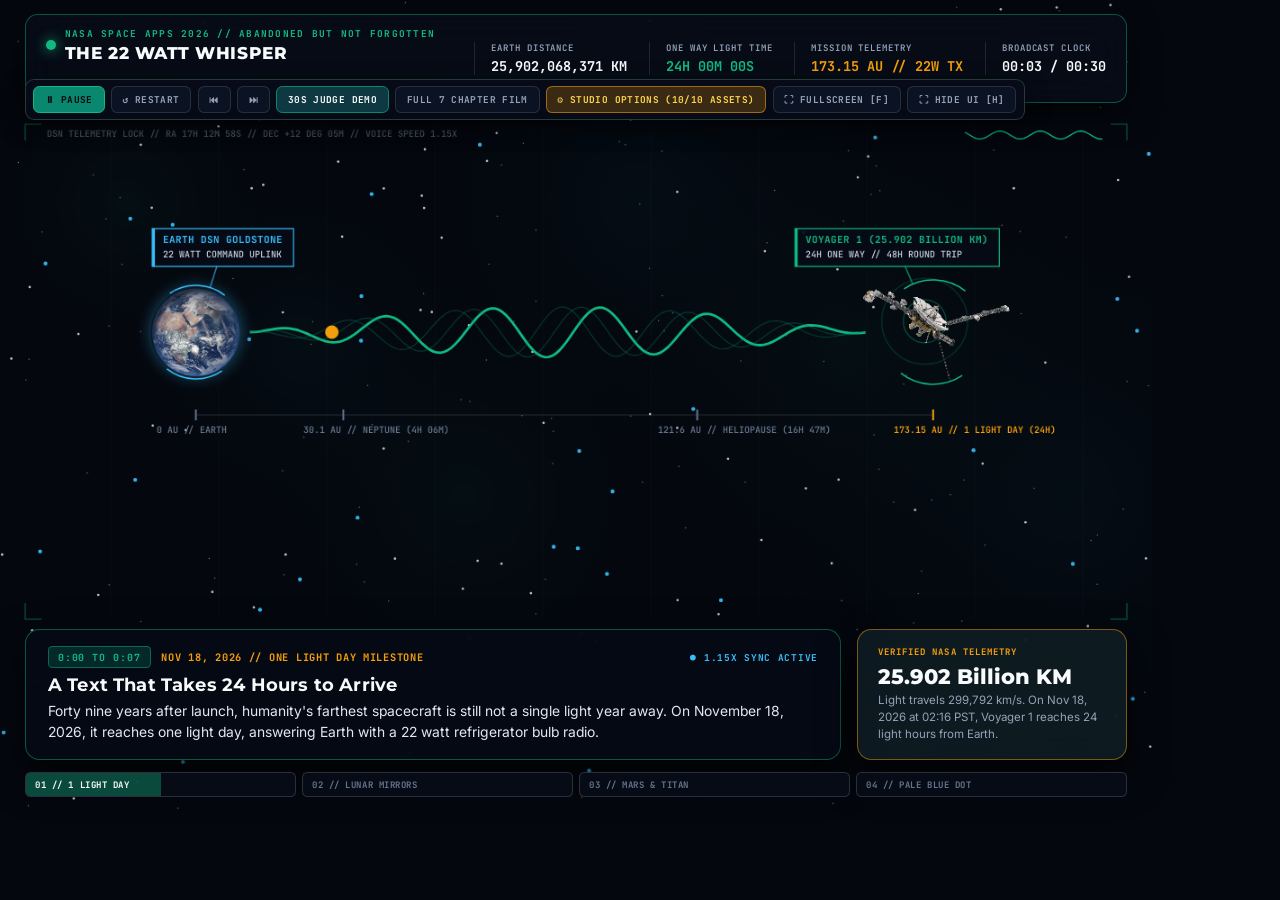
==== index.html @ 4d627667 "Data Files" ====
<!DOCTYPE html>
<html lang="en">
<head>
<meta charset="utf8">
<meta  name="viewport" content="width=device-width, initial-scale=0.9">
<title>The 22 Watt Whisper</title>
<link rel="stylesheet" href="styles.css" />
</head>
<body>

<canvas id="cosmosCanvas"></canvas>
<input type="file" id="assetPicker" multiple accept="image/*" style="display:none">

<div id="topHudBar" class="topHud">
  <div id="brandBlock" style="display:flex;gap: 10px; margin-bottom: 30px;">
    <div id="liveBeacon" style="width:11px;height:11px;background:#10B981;"></div>
    <div>
      <div id="subHeader" style="color:#10B981;">NASA SPACE APPS 2026 // ABANDONED BUT NOT FORGOTTEN</div>
      <div id="mainHeader" style="color:#F8FAFC;margin:2px 0 0 0;">THE 22 WATT WHISPER</div>
    </div>
  </div>

  <div class="telemetryGrid">
    <div class="telemetryItem">
      <div class="tLabel" style="color:#94A3B8;">EARTH DISTANCE</div>
      <div id="valDist" class="tVal" style="color:#F8FAFC;margin:3px 0 0 0;">25,902,068,371 KM</div>
    </div>
    <div class="telemetryItem">
      <div class="tLabel" style="color:#94A3B8;">ONE WAY LIGHT TIME</div>
      <div id="valDelay" class="tVal" style="color:#10B981;margin:3px 0 0 0;">24H 00M 00S</div>
    </div>
    <div class="telemetryItem">
      <div class="tLabel" style="color:#94A3B8;">MISSION TELEMETRY</div>
      <div id="valStatus" class="tVal" style="color:#F59E0B;margin:3px 0 0 0;">MAG + PWS (22W TX)</div>
    </div>
    <div class="telemetryItem">
      <div class="tLabel" style="color:#94A3B8;">BROADCAST CLOCK</div>
      <div id="valClock" class="tVal" style="color:#F8FAFC;margin:3px 0 0 0;">00:00 / 00:30</div>
    </div>
  </div>
</div>

<div id="controlDock" class="dockWrap">
  <button id="btnPlay" class="activePill">⏸ PAUSE</button>
  <button id="btnRestart" title="Restart Broadcast (R)">↺ RESTART</button>
  <button id="btnPrev" title="Previous Chapter (Left Arrow)">⏮</button>
  <button id="btnNext" title="Next Chapter (Right Arrow)">⏭</button>
  <button id="btnCut30" class="secondaryActive">30S JUDGE DEMO</button>
  <button id="btnCutFull">FULL 7 CHAPTER FILM</button>
  <button id="btnStudioOptions" class="goldPill">⚙ STUDIO OPTIONS &amp; VAULT</button>
  <button id="btnFullscreen">⛶ FULLSCREEN [F]</button>
  <button id="btnClean">⛶ HIDE UI [H]</button>
</div>

<div id="studioDrawer" class="optionsDrawer">
  <div id="optionsBar" class="optionsToolbar">
    <button id="btnSpeed" class="secondaryActive">⏱ SPEED: 1.15X</button>
    <button id="btnVoiceCycle" class="secondaryActive">🗣 VOICE: AUTO NATURAL</button>
    <button id="btnNarration" class="secondaryActive">🎙 VOICEOVER: ON</button>
    <button id="btnSound" class="secondaryActive">🔊 NASA SONIFICATION: ON</button>
    <button id="btnAddFiles" class="activePill">📁 + LOAD IMAGES TO VAULT</button>
    <button id="btnBake" class="goldPill">💾 BAKE STANDALONE HTML</button>
    <button id="btnClearVault">🗑 RESET VAULT</button>
    <button id="btnCloseOptions" style="margin:0 0 0 auto;">✕ CLOSE OPTIONS</button>
  </div>
  <div style="display:flex;margin:10px 0 0 0;">
    <div id="vaultStatusTitle" style="color:#10B981;">PERMANENT IMAGE VAULT (INDEXEDDB AUTO CUTOUT)</div>
    <div id="vaultStatusSub" style="color:#94A3B8;margin:0 0 0 16px;">Titan, Io, Triton &amp; Pale Blue Dot use built in photorealistic procedural shaders. Uploaded planets &amp; Voyager are saved permanently in your browser.</div>
  </div>
  <div id="vaultGridContainer" class="vaultGrid"></div>
</div>

<div id="stageWrap" class="storyStage">
  <div id="storyCard" class="narrativeCard">
    <div style="display:flex;gap:12px;">
      <span id="badgePhase" style="background:rgba(10,136,111,0.25);color:#10B981;padding:4px 10px;border:1px solid rgba(16,185,129,0.45);">SHOT 01</span>
      <span id="badgeTitle" style="color:#F59E0B;">NOVEMBER 18, 2026 // ONE LIGHT DAY MILESTONE</span>
      <span id="badgeVoiceState" style="color:#38BDF8;margin:0 0 0 auto;">● 1.15X SYNC ACTIVE</span>
    </div>
    <div id="storyHeadline" style="color:#F8FAFC;margin:7px 0 4px 0;">The 24 Hour Signal &amp; The Refrigerator Bulb</div>
    <div id="storyBody" style="color:#E2E8F0;"></div>
  </div>

  <div id="scienceCard" class="takeawayCard">
    <div style="color:#F59E0B;" id="scienceTag">VERIFIED NASA TELEMETRY</div>
    <div id="scienceMetric" style="color:#F8FAFC;margin:6px 0 4px 0;">25.902 Billion KM</div>
    <div id="scienceDesc" style="color:#94A3B8;"></div>
  </div>
</div>

<div id="scrubberBar" class="timelineBar"></div>

<script id="bakedAssetScript">
window.BAKED_ASSETS = window.BAKED_ASSETS || {};
</script>

<script type="module" src="script.js" ></script>

</body>
</html>
---- styles.css ----
* { margin: 0; padding: 0; box-sizing: border-box;}
  body {
    zoom: 90%;
    background: #04070E;
    color: #F8FAFC;
    overflow: hidden;
    width: 100vw;
    height: 100vh;
    position: relative;
  }
  canvas {
    display: block;
    width: 100vw;
    height: 100vh;
  }
  .topHud {
    position: absolute;
    top: 16px;
    left: 28px;
    right: 28px;
    display: flex;
    padding: 13px 22px;
    background: rgba(7, 12, 24, 0.86);
    border: 1px solid rgba(16, 185, 129, 0.42);
  }
  .telemetryGrid {
    display: flex;
    gap: 24px;
  }
  .telemetryItem {
    padding: 0 0 0 18px;
    border: 0 solid rgba(148, 163, 184, 0.18);
  }
  .dockWrap {
    position: absolute;
    top: 88px;
    left: 28px;
    display: flex;
    gap: 7px;
    padding: 6px 8px;
    background: rgba(7, 12, 24, 0.90);
    border: 1px solid rgba(40, 61, 59, 0.95);
    transition: opacity 0.3s;
  }
  button {
    background: rgba(15, 23, 42, 0.65);
    color: #94A3B8;
    border: 1px solid rgba(148, 163, 184, 0.2);
    padding: 7px 12px;
    cursor: pointer;
    transition: all 0.18s;
  }
  button:hover {
    color: #F8FAFC;
    background: rgba(40, 61, 59, 0.75);
    border: 1px solid #10B981;
  }
  button.activePill {
    background: #0A886F;
    color: #04070E;
    border: 1px solid #10B981;
  }
  button.secondaryActive {
    background: rgba(25, 114, 120, 0.45);
    color: #F8FAFC;
    border: 1px solid #0A886F;
  }
  button.goldPill {
    background: rgba(245, 158, 11, 0.22);
    color: #FCD34D;
    border: 1px solid rgba(245, 158, 11, 0.55);
  }
  .optionsDrawer {
    position: absolute;
    top: 138px;
    left: 28px;
    right: 28px;
    background: rgba(5, 9, 19, 0.96);
    border: 1px solid rgba(16, 185, 129, 0.55);
    padding: 18px 22px;
    display: none;
  }
  .optionsToolbar {
    display: flex;
    gap: 8px;
    padding: 0 0 14px 0;
    border: 0 solid rgba(148, 163, 184, 0.18);
  }
  .vaultGrid {
    display: grid;
    gap: 9px;
    margin: 12px 0 0 0;
  }
  .vaultSlot {
    background: rgba(15, 23, 42, 0.85);
    border: 1px solid rgba(148, 163, 184, 0.22);
    padding: 8px 10px;
    display: flex;
    gap: 10px;
  }
  .storyStage {
    position: absolute;
    bottom: 56px;
    left: 28px;
    right: 28px;
    display: flex;
    gap: 18px;
  }
  .narrativeCard {
    background: rgba(6, 10, 21, 0.92);
    border: 1px solid rgba(16, 185, 129, 0.44);
    padding: 18px 24px;
    transition: opacity 0.28s;
  }
  .takeawayCard {
    background: rgba(16, 30, 36, 0.84);
    border: 1px solid rgba(245, 158, 11, 0.48);
    padding: 18px 22px;
    display: flex;
    transition: opacity 0.28s;
  }
  .timelineBar {
    position: absolute;
    bottom: 14px;
    left: 28px;
    right: 28px;
    display: flex;
    gap: 7px;
    height: 28px;
  }
  .chapterStep {
    background: rgba(7, 12, 24, 0.92);
    border: 1px solid rgba(148, 163, 184, 0.24);
    position: relative;
    overflow: hidden;
    cursor: pointer;
    display: flex;
    padding: 0 10px;
    transition: border 0.2s;
  }
  .chapterStep:hover {
    border: 1px solid #10B981;
  }
  .chapterFill {
    position: absolute;
    top: 0;
    left: 0;
    bottom: 0;
    width: 0%;
    background: rgba(16, 185, 129, 0.36);
  }
  .chapterLabel {
    position: relative;
    color: #94A3B8;
  }
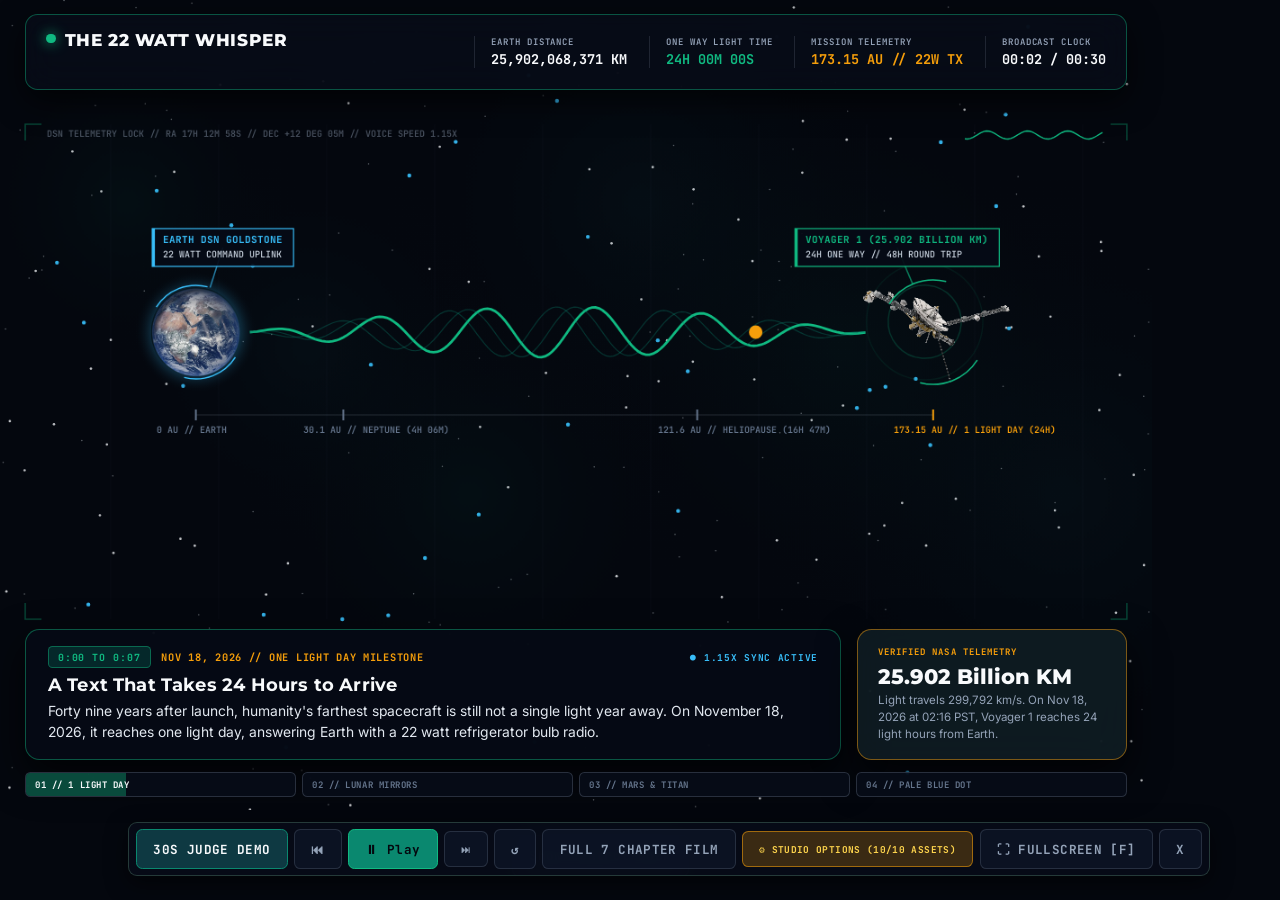
==== commit 2cb9ac95: "Fixing Control Dock" ====
--- a/index.html
+++ b/index.html
@@ -15,7 +15,7 @@
   <div id="brandBlock" style="display:flex;gap: 10px; margin-bottom: 30px;">
     <div id="liveBeacon" style="width:11px;height:11px;background:#10B981;"></div>
     <div>
-      <div id="subHeader" style="color:#10B981;">NASA SPACE APPS 2026 // ABANDONED BUT NOT FORGOTTEN</div>
+      <div id="subHeader" style="color:#10B981;"></div>
       <div id="mainHeader" style="color:#F8FAFC;margin:2px 0 0 0;">THE 22 WATT WHISPER</div>
     </div>
   </div>
@@ -38,18 +38,6 @@
       <div id="valClock" class="tVal" style="color:#F8FAFC;margin:3px 0 0 0;">00:00 / 00:30</div>
     </div>
   </div>
-</div>
-
-<div id="controlDock" class="dockWrap">
-  <button id="btnPlay" class="activePill">⏸ PAUSE</button>
-  <button id="btnRestart" title="Restart Broadcast (R)">↺ RESTART</button>
-  <button id="btnPrev" title="Previous Chapter (Left Arrow)">⏮</button>
-  <button id="btnNext" title="Next Chapter (Right Arrow)">⏭</button>
-  <button id="btnCut30" class="secondaryActive">30S JUDGE DEMO</button>
-  <button id="btnCutFull">FULL 7 CHAPTER FILM</button>
-  <button id="btnStudioOptions" class="goldPill">⚙ STUDIO OPTIONS &amp; VAULT</button>
-  <button id="btnFullscreen">⛶ FULLSCREEN [F]</button>
-  <button id="btnClean">⛶ HIDE UI [H]</button>
 </div>
 
 <div id="studioDrawer" class="optionsDrawer">
@@ -88,6 +76,21 @@
   </div>
 </div>
 
+<div id="controlDock" class="dockWrap">
+  <button id="btnCut30" class="secondaryActive"><p class="DockText">30S JUDGE DEMO</p></button>
+  <button id="btnPrev" title="Previous Chapter (Left Arrow)"><p class="DockText">⏮</p></button>
+  <button id="btnPlay" class="activePill"><p class="DockText">⏸ Play</p></button>
+  <button id="btnNext" title="Next Chapter (Right Arrow)"><p class="DockText"></p>⏭</button>
+  <button id="btnRestart" title="Restart Broadcast (R)"><p class="DockText"> ↺ </p></button>
+  <button id="btnCutFull"><p class="DockText">FULL 7 CHAPTER FILM</p></button>
+  <button id="btnStudioOptions" class="goldPill"><p>⚙ STUDIO OPTIONS &amp; VAULT</p></button>
+  <button id="btnFullscreen"><p class="DockText">⛶ FULLSCREEN [F]</p></button>
+  <button id="btnClean"><p class="DockText">X</p></button>
+</div>
+<button id="btnShowControlDock" class="ShowControlDock">
+  <p class="DockText">Show Control Dock</p></button>
+
+
 <div id="scrubberBar" class="timelineBar"></div>
 
 <script id="bakedAssetScript">
--- a/styles.css
+++ b/styles.css
@@ -32,9 +32,9 @@
     border: 0 solid rgba(148, 163, 184, 0.18);
   }
   .dockWrap {
-    position: absolute;
-    top: 88px;
-    left: 28px;
+    position: fixed;
+    bottom: 3vh;
+    left: 10%;
     display: flex;
     gap: 7px;
     padding: 6px 8px;
@@ -42,11 +42,19 @@
     border: 1px solid rgba(40, 61, 59, 0.95);
     transition: opacity 0.3s;
   }
+  .ShowControlDock {
+    position: fixed;
+    left: 40%;
+    bottom: 3vh;
+  }
+  .DockText {
+    font-size: 14px;
+  }
   button {
     background: rgba(15, 23, 42, 0.65);
     color: #94A3B8;
     border: 1px solid rgba(148, 163, 184, 0.2);
-    padding: 7px 12px;
+    padding: 12px 18px;
     cursor: pointer;
     transition: all 0.18s;
   }
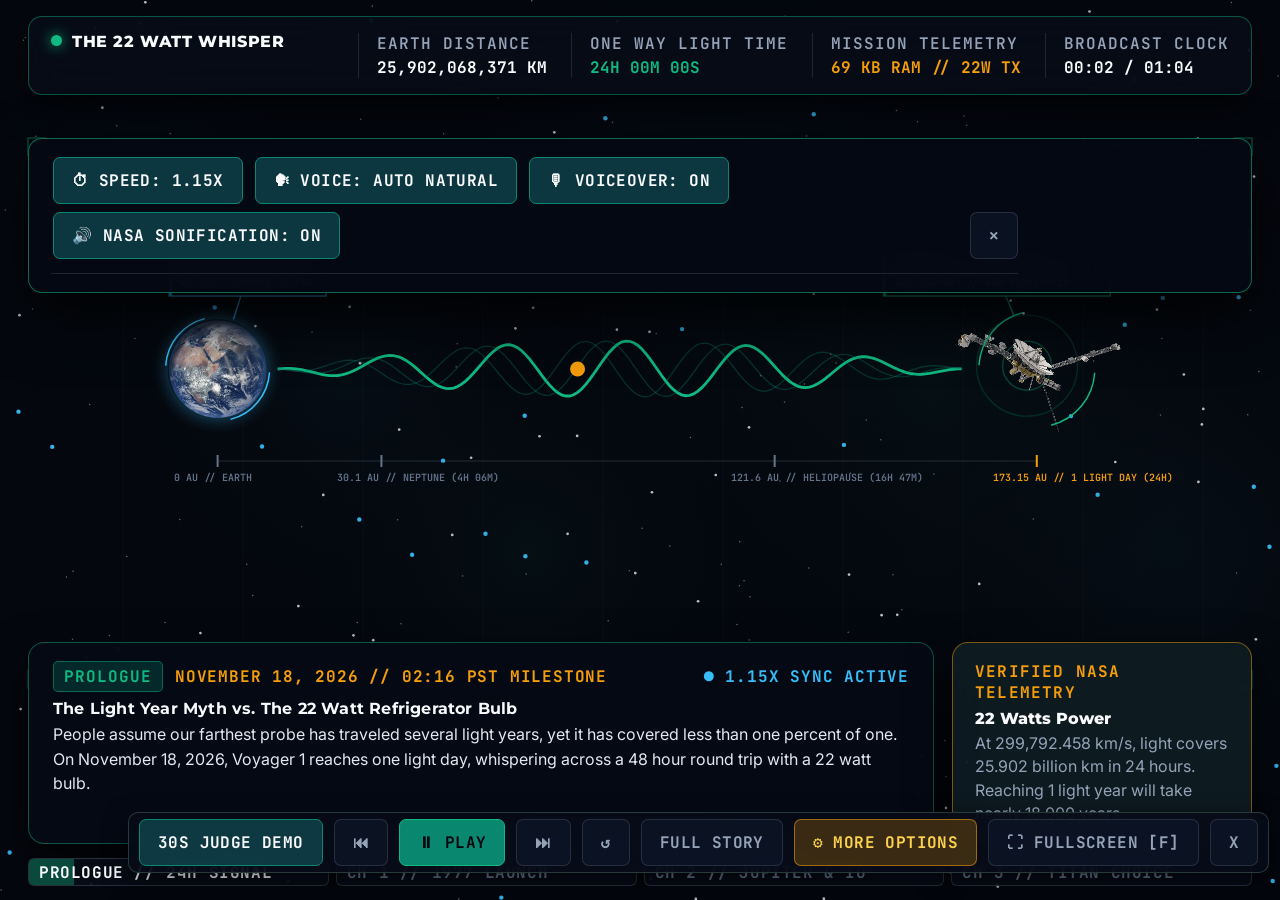
==== commit 63db66dd: "Added button hover and fixed timeline" ====
--- a/index.html
+++ b/index.html
@@ -7,6 +7,7 @@
 <link rel="stylesheet" href="styles.css" />
 </head>
 <body>
+
 
 <canvas id="cosmosCanvas"></canvas>
 <input type="file" id="assetPicker" multiple accept="image/*" style="display:none">
@@ -46,17 +47,15 @@
     <button id="btnVoiceCycle" class="secondaryActive">🗣 VOICE: AUTO NATURAL</button>
     <button id="btnNarration" class="secondaryActive">🎙 VOICEOVER: ON</button>
     <button id="btnSound" class="secondaryActive">🔊 NASA SONIFICATION: ON</button>
-    <button id="btnAddFiles" class="activePill">📁 + LOAD IMAGES TO VAULT</button>
-    <button id="btnBake" class="goldPill">💾 BAKE STANDALONE HTML</button>
-    <button id="btnClearVault">🗑 RESET VAULT</button>
-    <button id="btnCloseOptions" style="margin:0 0 0 auto;">✕ CLOSE OPTIONS</button>
+    <button id="btnCloseOptions" style="margin:0 0 0 auto;">✕</button>
   </div>
   <div style="display:flex;margin:10px 0 0 0;">
-    <div id="vaultStatusTitle" style="color:#10B981;">PERMANENT IMAGE VAULT (INDEXEDDB AUTO CUTOUT)</div>
-    <div id="vaultStatusSub" style="color:#94A3B8;margin:0 0 0 16px;">Titan, Io, Triton &amp; Pale Blue Dot use built in photorealistic procedural shaders. Uploaded planets &amp; Voyager are saved permanently in your browser.</div>
+    <div id="vaultStatusTitle" style="color:#10B981;"></div>
+    <div id="vaultStatusSub" style="color:#94A3B8;margin:0 0 0 16px;"></div>
   </div>
   <div id="vaultGridContainer" class="vaultGrid"></div>
 </div>
+
 
 <div id="stageWrap" class="storyStage">
   <div id="storyCard" class="narrativeCard">
@@ -76,26 +75,23 @@
   </div>
 </div>
 
-<div id="controlDock" class="dockWrap">
-  <button id="btnCut30" class="secondaryActive"><p class="DockText">30S JUDGE DEMO</p></button>
-  <button id="btnPrev" title="Previous Chapter (Left Arrow)"><p class="DockText">⏮</p></button>
-  <button id="btnPlay" class="activePill"><p class="DockText">⏸ Play</p></button>
-  <button id="btnNext" title="Next Chapter (Right Arrow)"><p class="DockText"></p>⏭</button>
-  <button id="btnRestart" title="Restart Broadcast (R)"><p class="DockText"> ↺ </p></button>
-  <button id="btnCutFull"><p class="DockText">FULL 7 CHAPTER FILM</p></button>
-  <button id="btnStudioOptions" class="goldPill"><p>⚙ STUDIO OPTIONS &amp; VAULT</p></button>
-  <button id="btnFullscreen"><p class="DockText">⛶ FULLSCREEN [F]</p></button>
-  <button id="btnClean"><p class="DockText">X</p></button>
-</div>
-<button id="btnShowControlDock" class="ShowControlDock">
-  <p class="DockText">Show Control Dock</p></button>
 
+  <div id="controlDock" class="dockWrap">
+    <button id="btnCut30" class="secondaryActive"><p class="DockText">30S JUDGE DEMO</p></button>
+    <button id="btnPrev" title="Previous Chapter (Left Arrow)"><p class="DockText">⏮</p></button>
+    <button id="btnPlay" class="activePill"><p class="DockText">⏸ PLAY</p></button>
+    <button id="btnNext" title="Next Chapter (Right Arrow)"><p class="DockText">⏭</p></button>
+    <button id="btnRestart" title="Restart Broadcast (R)"><p class="DockText">↺</p></button>
+    <button id="btnCutFull"><p class="DockText">FULL STORY</p></button>
+    <button id="btnStudioOptions" class="goldPill"><div class="DockText">⚙ MORE OPTIONS</div></button>
+    <button id="btnFullscreen"><p class="DockText">⛶ FULLSCREEN [F]</p></button>
+    <button id="btnClean"><p class="DockText">X</p></button>
+  </div>
+  <button id="btnShowControlDock" class="ShowControlDock">
+    <p class="DockText">Show Control Dock</p></button>
+    
+    <div id="scrubberBar" class="timelineBar"></div>
 
-<div id="scrubberBar" class="timelineBar"></div>
-
-<script id="bakedAssetScript">
-window.BAKED_ASSETS = window.BAKED_ASSETS || {};
-</script>
 
 <script type="module" src="script.js" ></script>
 
--- a/styles.css
+++ b/styles.css
@@ -1,6 +1,5 @@
- * { margin: 0; padding: 0; box-sizing: border-box;}
+ * { margin: 0; padding: 0; box-sizing: border-box; font-size: 16px !important;}
   body {
-    zoom: 90%;
     background: #04070E;
     color: #F8FAFC;
     overflow: hidden;
@@ -48,20 +47,28 @@
     bottom: 3vh;
   }
   .DockText {
-    font-size: 14px;
+    font-size: 20px;
   }
   button {
+    margin-right: 2px;
+    margin-left: 2px;
     background: rgba(15, 23, 42, 0.65);
     color: #94A3B8;
     border: 1px solid rgba(148, 163, 184, 0.2);
     padding: 12px 18px;
     cursor: pointer;
-    transition: all 0.18s;
+    /* transition: all 0.18s; */
+    transition: transform 0.18s ease, box-shadow 0.18s ease, background-color 0.18s ease;
   }
   button:hover {
+    background-color: #63e5ffd8;
     color: #F8FAFC;
     background: rgba(40, 61, 59, 0.75);
-    border: 1px solid #10B981;
+    border: 1px solid #63e5ff;
+    transform: translateY(-3px) scale(1.08);
+  }
+  button:active {
+    transform: translateY(-1px) scale(1.02);
   }
   button.activePill {
     background: #0A886F;
@@ -86,7 +93,7 @@
     background: rgba(5, 9, 19, 0.96);
     border: 1px solid rgba(16, 185, 129, 0.55);
     padding: 18px 22px;
-    display: none;
+    display: flex;
   }
   .optionsToolbar {
     display: flex;
@@ -135,6 +142,7 @@
     display: flex;
     gap: 7px;
     height: 28px;
+    transition: transform 0.15s ease, box-shadow 0.15s ease, background-color 0.15s ease;
   }
   .chapterStep {
     background: rgba(7, 12, 24, 0.92);
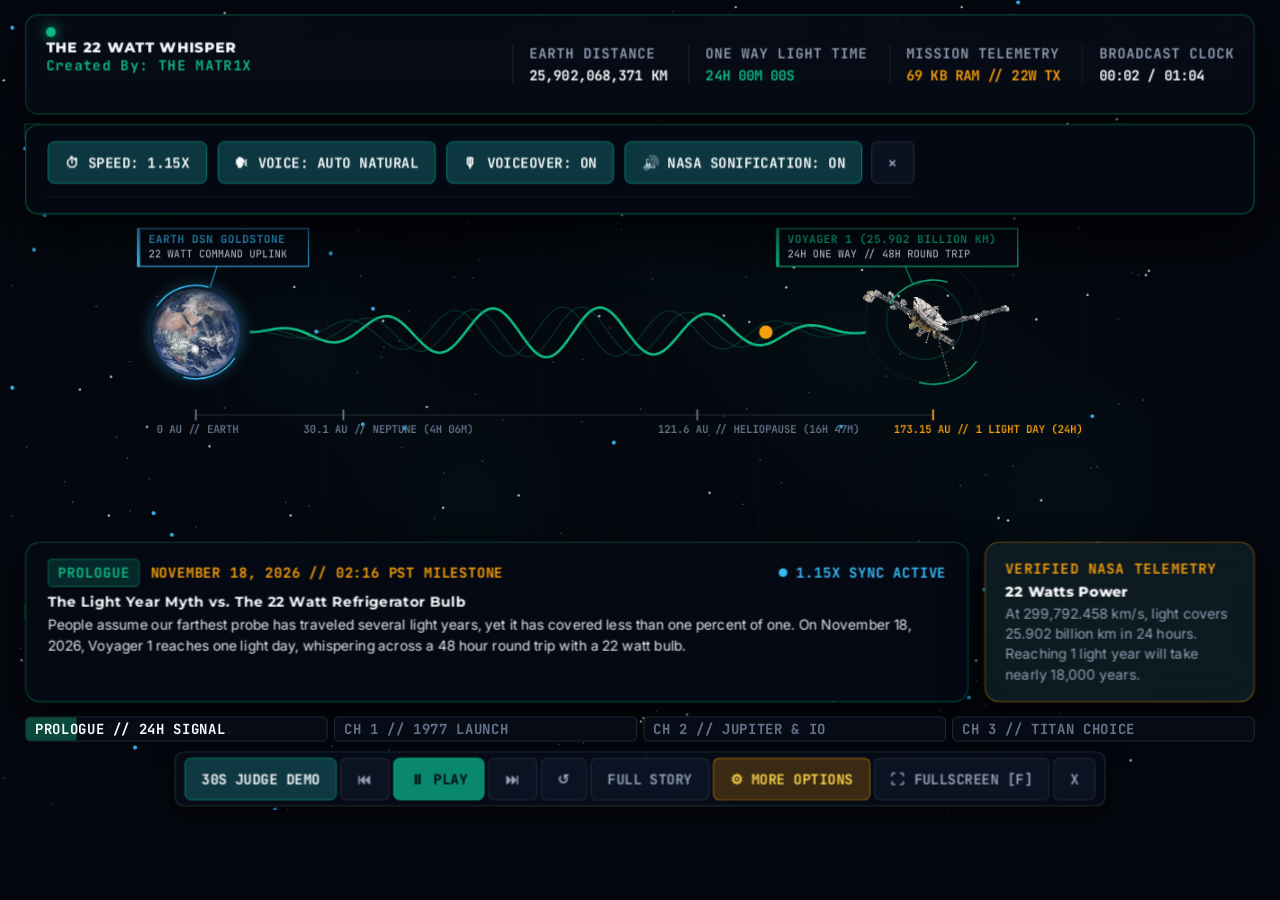
==== commit 0f7f3fb0: "Fixed Control Dock and Zoom issue" ====
--- a/index.html
+++ b/index.html
@@ -8,17 +8,15 @@
 </head>
 <body>
 
-
 <canvas id="cosmosCanvas"></canvas>
 <input type="file" id="assetPicker" multiple accept="image/*" style="display:none">
 
 <div id="topHudBar" class="topHud">
-  <div id="brandBlock" style="display:flex;gap: 10px; margin-bottom: 30px;">
-    <div id="liveBeacon" style="width:11px;height:11px;background:#10B981;"></div>
-    <div>
-      <div id="subHeader" style="color:#10B981;"></div>
+  <div id="brandBlock" style="display:block;gap: 10px; margin-bottom: 30px;">
+      <div id="liveBeacon" style="width:11px;height:11px;background:#10B981;">        
+      </div>
       <div id="mainHeader" style="color:#F8FAFC;margin:2px 0 0 0;">THE 22 WATT WHISPER</div>
-    </div>
+      <div id="subHeader" style="color:#10B981;">Created By: THE MATR1X</div>
   </div>
 
   <div class="telemetryGrid">
@@ -92,7 +90,6 @@
     
     <div id="scrubberBar" class="timelineBar"></div>
 
-
 <script type="module" src="script.js" ></script>
 
 </body>
--- a/styles.css
+++ b/styles.css
@@ -1,4 +1,4 @@
- * { margin: 0; padding: 0; box-sizing: border-box; font-size: 16px !important;}
+ * { margin: 0; padding: 0; box-sizing: border-box; font-size: 15.5px !important;}
   body {
     background: #04070E;
     color: #F8FAFC;
@@ -6,6 +6,9 @@
     width: 100vw;
     height: 100vh;
     position: relative;
+    transform: scale(0.9);
+     transform-origin: top left;
+     width: 111.11%;
   }
   canvas {
     display: block;
@@ -31,20 +34,24 @@
     border: 0 solid rgba(148, 163, 184, 0.18);
   }
   .dockWrap {
-    position: fixed;
-    bottom: 3vh;
-    left: 10%;
-    display: flex;
+    top: auto;
+    position: absolute;
+    bottom: 4px;
+    left: 0;
+    right: 0;
+    display: table;
+    margin: 0 auto;
     gap: 7px;
     padding: 6px 8px;
     background: rgba(7, 12, 24, 0.90);
     border: 1px solid rgba(40, 61, 59, 0.95);
-    transition: opacity 0.3s;
+    transition: opacity 0.3s; 
   }
   .ShowControlDock {
-    position: fixed;
+    position: absolute;
+    bottom: 4px;
     left: 40%;
-    bottom: 3vh;
+    right: 40%;
   }
   .DockText {
     font-size: 20px;
@@ -115,7 +122,7 @@
   }
   .storyStage {
     position: absolute;
-    bottom: 56px;
+    bottom: 120px;
     left: 28px;
     right: 28px;
     display: flex;
@@ -136,7 +143,7 @@
   }
   .timelineBar {
     position: absolute;
-    bottom: 14px;
+    bottom: 76px;
     left: 28px;
     right: 28px;
     display: flex;
@@ -155,7 +162,7 @@
     transition: border 0.2s;
   }
   .chapterStep:hover {
-    border: 1px solid #10B981;
+    border: 1px solid #b79737;
   }
   .chapterFill {
     position: absolute;
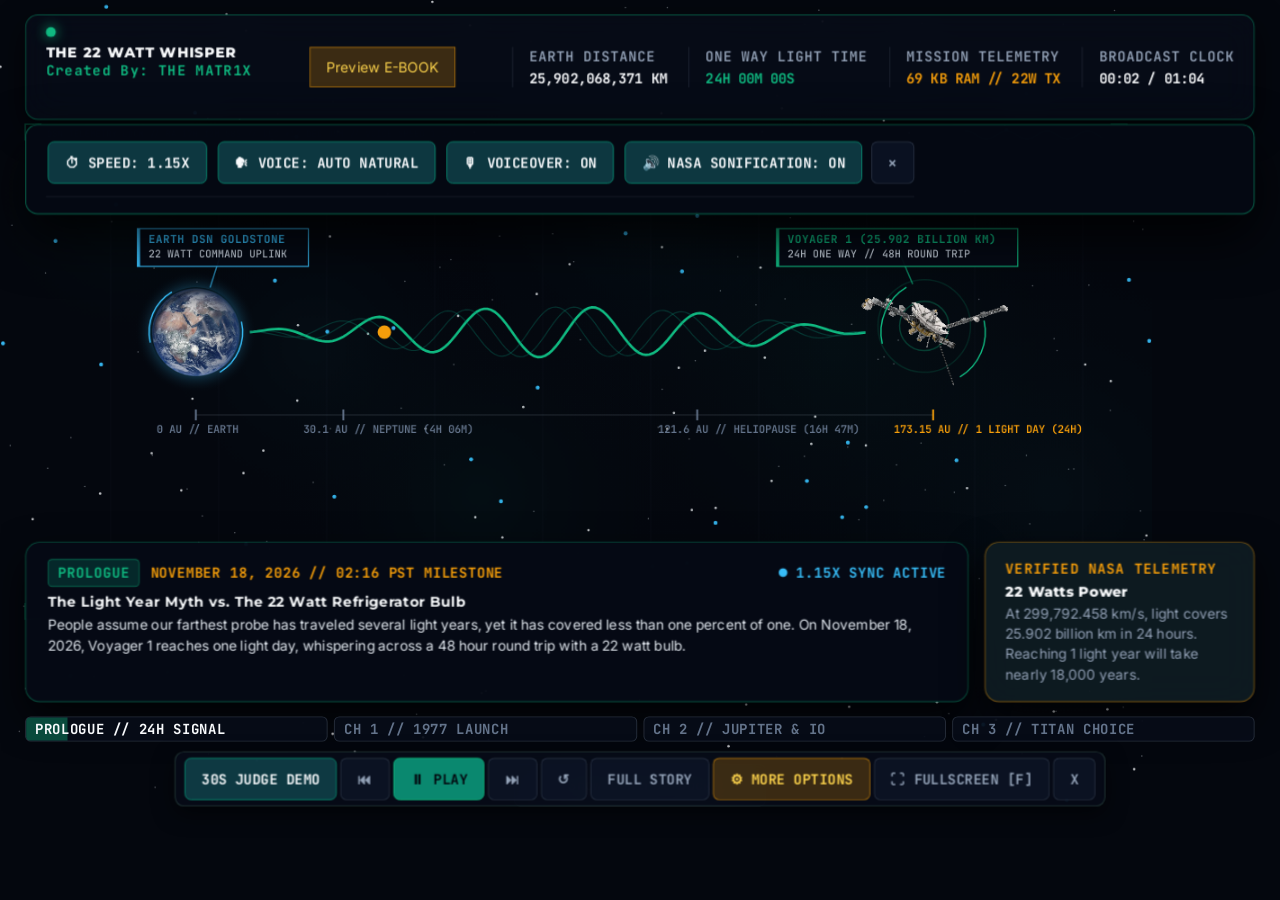
==== commit 7e8d80db: "Added Demo Video and PDF" ====
--- a/index.html
+++ b/index.html
@@ -13,12 +13,18 @@
 
 <div id="topHudBar" class="topHud">
   <div id="brandBlock" style="display:block;gap: 10px; margin-bottom: 30px;">
-      <div id="liveBeacon" style="width:11px;height:11px;background:#10B981;">        
+      <div id="liveBeacon" style="width:11px;height:11px;background:#10B981;margin-bottom: 8px;">        
       </div>
       <div id="mainHeader" style="color:#F8FAFC;margin:2px 0 0 0;">THE 22 WATT WHISPER</div>
       <div id="subHeader" style="color:#10B981;">Created By: THE MATR1X</div>
   </div>
-
+<a href="/The 22 Watts Whisper Book.pdf" 
+   target="_blank" 
+   rel="noopener noreferrer"
+   class="PDFbtn"
+   >
+     Preview E-BOOK
+</a>
   <div class="telemetryGrid">
     <div class="telemetryItem">
       <div class="tLabel" style="color:#94A3B8;">EARTH DISTANCE</div>
--- a/styles.css
+++ b/styles.css
@@ -55,6 +55,20 @@
   }
   .DockText {
     font-size: 20px;
+  }
+  .PDFbtn {
+    margin-right: 2px;
+    margin-left: 2px;
+    background: rgba(245, 158, 11, 0.22);
+    color: #FCD34D;
+    border: 1px solid rgba(245, 158, 11, 0.55);
+    padding: 12px 18px;
+    cursor: pointer;
+    text-decoration: none;
+    transition: transform 0.18s ease, box-shadow 0.18s ease, background-color 0.18s ease;
+  }
+  .PDFbtn:hover {
+    transform: translateY(-3px) scale(1.09);
   }
   button {
     margin-right: 2px;
